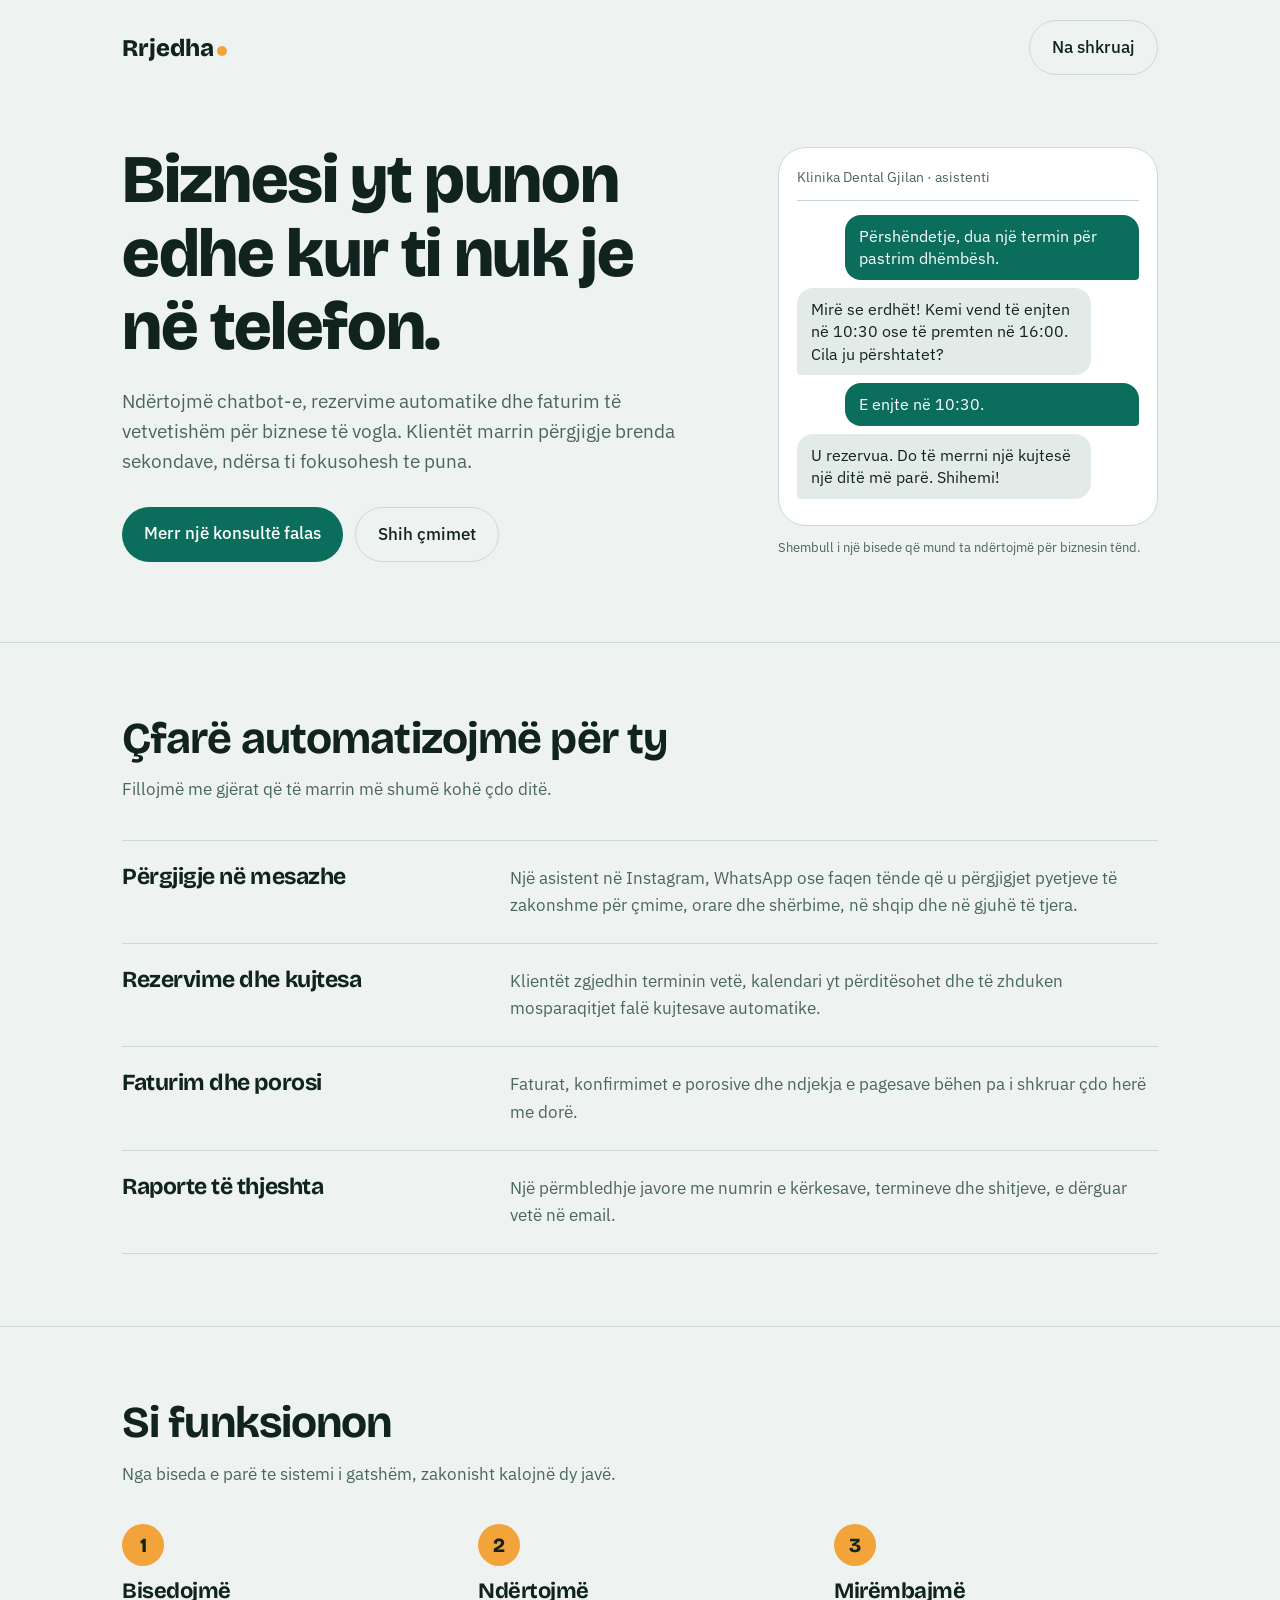
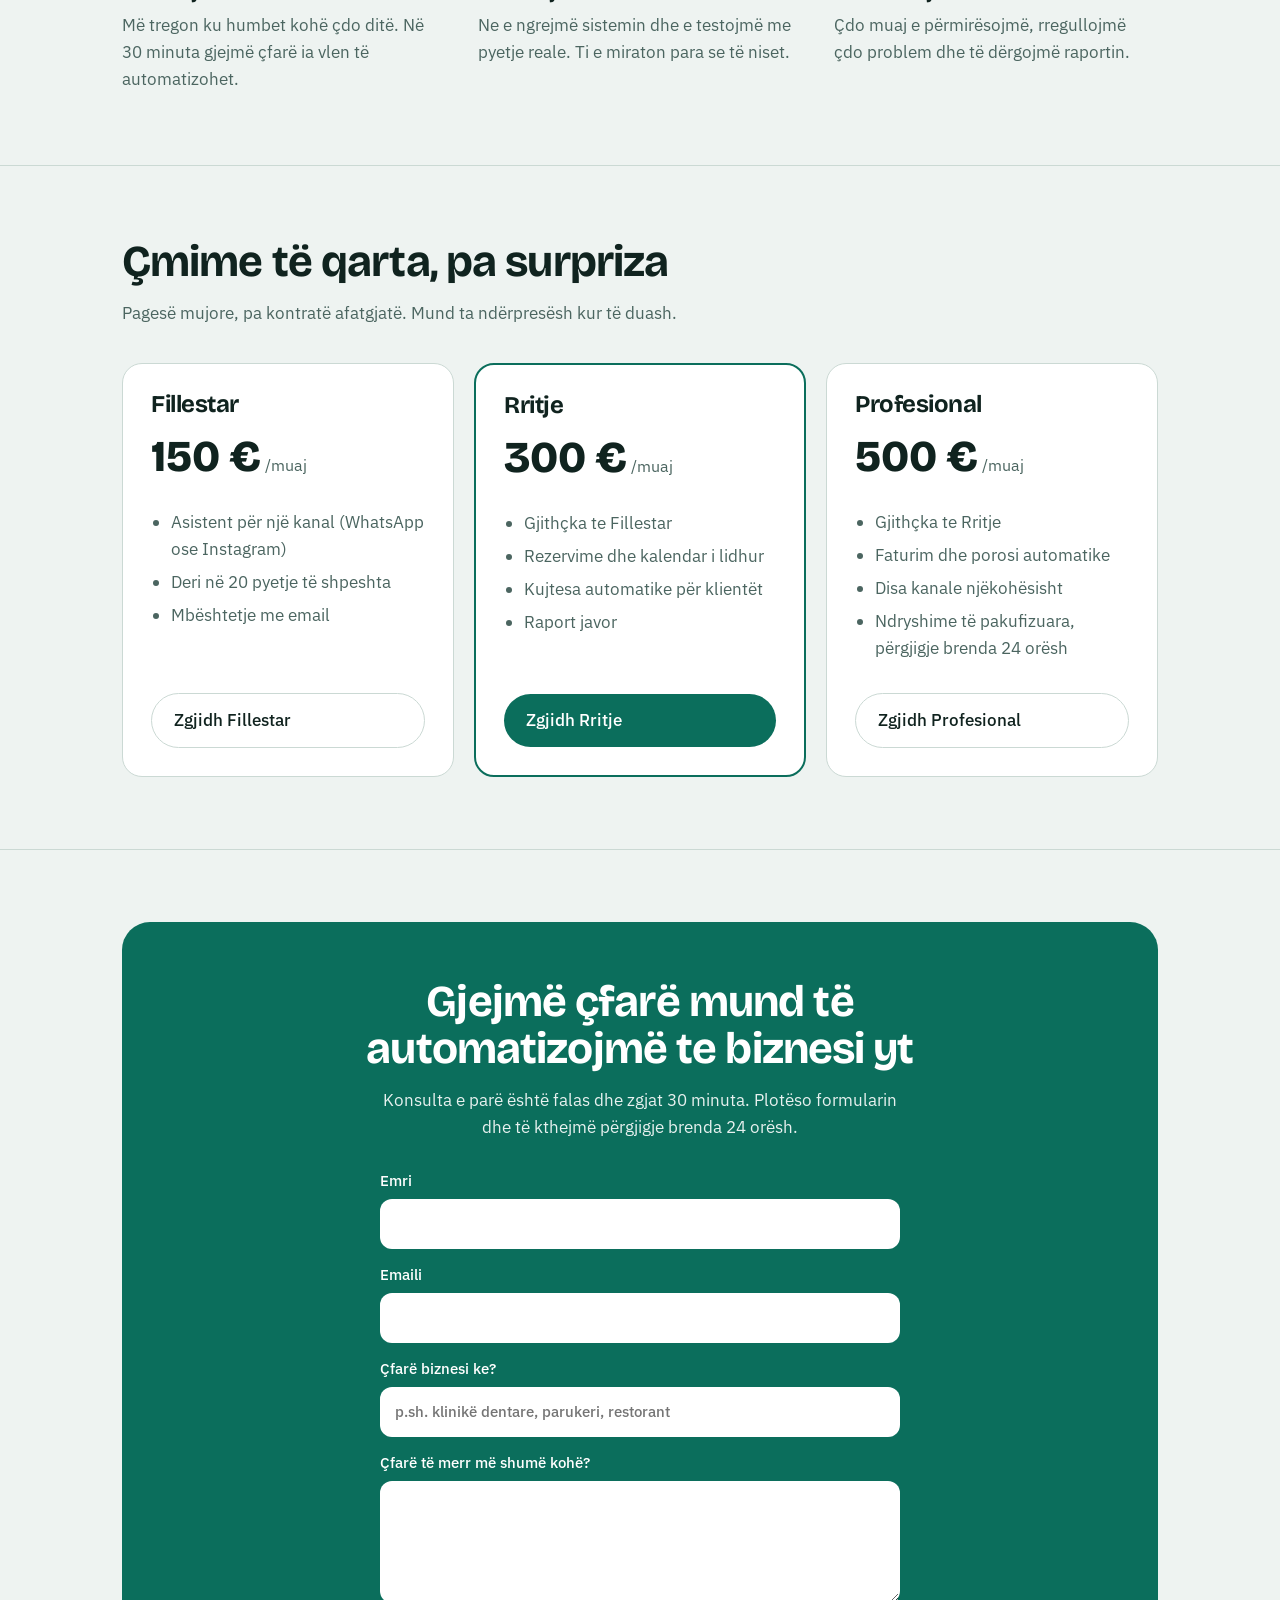
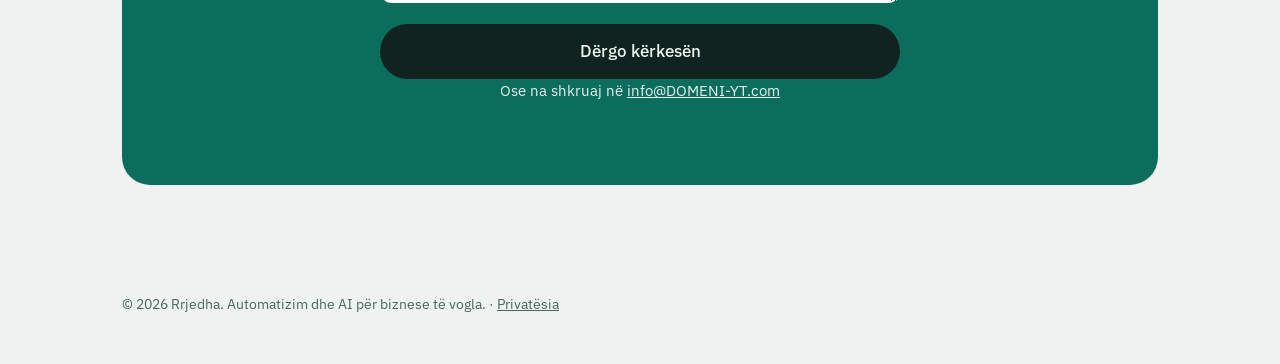
==== index.html @ af060b55 "Add files via upload" ====
<!DOCTYPE html>
<html lang="sq">
<head>
<meta charset="utf-8">
<meta name="viewport" content="width=device-width, initial-scale=1, viewport-fit=cover">
<meta name="description" content="Rrjedha ndërton chatbot-e, rezervime dhe faturim automatik për biznese të vogla. Konsultë e parë falas.">
<title>Rrjedha – Automatizim dhe AI për biznese</title>
<link rel="icon" type="image/x-icon" href="favicon.svg">
<link rel="preconnect" href="https://fonts.googleapis.com">
<link href="https://fonts.googleapis.com/css2?family=Bricolage+Grotesque:wght@500;700;800&family=IBM+Plex+Sans:wght@400;500&display=swap" rel="stylesheet">
<link rel="stylesheet" href="style.css">
</head>
<body>
<div class="wrap">
<header>
  <a class="logo" href="#">Rrjedha<i></i></a>
  <a class="btn ghost" href="#kontakt">Na shkruaj</a>
</header>

<div class="hero">
  <div>
    <h1>Biznesi yt punon edhe kur ti nuk je në telefon.</h1>
    <p>Ndërtojmë chatbot-e, rezervime automatike dhe faturim të vetvetishëm për biznese të vogla. Klientët marrin përgjigje brenda sekondave, ndërsa ti fokusohesh te puna.</p>
    <div class="cta">
      <a class="btn" href="#kontakt">Merr një konsultë falas</a>
      <a class="btn ghost" href="#cmimet">Shih çmimet</a>
    </div>
  </div>
  <div>
    <div class="phone" role="img" aria-label="Shembull bisede ku një asistent automatik cakton një termin">
      <div class="top">Klinika Dental Gjilan · asistenti</div>
      <div class="msg out">Përshëndetje, dua një termin për pastrim dhëmbësh.</div>
      <div class="msg in">Mirë se erdhët! Kemi vend të enjten në 10:30 ose të premten në 16:00. Cila ju përshtatet?</div>
      <div class="msg out">E enjte në 10:30.</div>
      <div class="msg in">U rezervua. Do të merrni një kujtesë një ditë më parë. Shihemi!</div>
    </div>
    <div class="note" style="max-width:380px;margin-left:auto">Shembull i një bisede që mund ta ndërtojmë për biznesin tënd.</div>
  </div>
</div>
</div>

<section>
<div class="wrap">
  <h2>Çfarë automatizojmë për ty</h2>
  <p class="lead">Fillojmë me gjërat që të marrin më shumë kohë çdo ditë.</p>
  <div class="rows">
    <div class="row"><h3>Përgjigje në mesazhe</h3><p>Një asistent në Instagram, WhatsApp ose faqen tënde që u përgjigjet pyetjeve të zakonshme për çmime, orare dhe shërbime, në shqip dhe në gjuhë të tjera.</p></div>
    <div class="row"><h3>Rezervime dhe kujtesa</h3><p>Klientët zgjedhin terminin vetë, kalendari yt përditësohet dhe të zhduken mosparaqitjet falë kujtesave automatike.</p></div>
    <div class="row"><h3>Faturim dhe porosi</h3><p>Faturat, konfirmimet e porosive dhe ndjekja e pagesave bëhen pa i shkruar çdo herë me dorë.</p></div>
    <div class="row"><h3>Raporte të thjeshta</h3><p>Një përmbledhje javore me numrin e kërkesave, termineve dhe shitjeve, e dërguar vetë në email.</p></div>
  </div>
</div>
</section>

<section>
<div class="wrap">
  <h2>Si funksionon</h2>
  <p class="lead">Nga biseda e parë te sistemi i gatshëm, zakonisht kalojnë dy javë.</p>
  <div class="steps">
    <div><h3>Bisedojmë</h3><p>Më tregon ku humbet kohë çdo ditë. Në 30 minuta gjejmë çfarë ia vlen të automatizohet.</p></div>
    <div><h3>Ndërtojmë</h3><p>Ne e ngrejmë sistemin dhe e testojmë me pyetje reale. Ti e miraton para se të niset.</p></div>
    <div><h3>Mirëmbajmë</h3><p>Çdo muaj e përmirësojmë, rregullojmë çdo problem dhe të dërgojmë raportin.</p></div>
  </div>
</div>
</section>

<section id="cmimet">
<div class="wrap">
  <h2>Çmime të qarta, pa surpriza</h2>
  <p class="lead">Pagesë mujore, pa kontratë afatgjatë. Mund ta ndërpresësh kur të duash.</p>
  <div class="plans">
    <div class="plan">
      <h3>Fillestar</h3>
      <div class="price">150 €<small> /muaj</small></div>
      <ul><li>Asistent për një kanal (WhatsApp ose Instagram)</li><li>Deri në 20 pyetje të shpeshta</li><li>Mbështetje me email</li></ul>
      <a class="btn ghost" href="#kontakt">Zgjidh Fillestar</a>
    </div>
    <div class="plan main">
      <h3>Rritje</h3>
      <div class="price">300 €<small> /muaj</small></div>
      <ul><li>Gjithçka te Fillestar</li><li>Rezervime dhe kalendar i lidhur</li><li>Kujtesa automatike për klientët</li><li>Raport javor</li></ul>
      <a class="btn" href="#kontakt">Zgjidh Rritje</a>
    </div>
    <div class="plan">
      <h3>Profesional</h3>
      <div class="price">500 €<small> /muaj</small></div>
      <ul><li>Gjithçka te Rritje</li><li>Faturim dhe porosi automatike</li><li>Disa kanale njëkohësisht</li><li>Ndryshime të pakufizuara, përgjigje brenda 24 orësh</li></ul>
      <a class="btn ghost" href="#kontakt">Zgjidh Profesional</a>
    </div>
  </div>
</div>
</section>

<section id="kontakt">
<div class="wrap">
  <div class="final">
    <h2>Gjejmë çfarë mund të automatizojmë te biznesi yt</h2>
    <p>Konsulta e parë është falas dhe zgjat 30 minuta. Plotëso formularin dhe të kthejmë përgjigje brenda 24 orësh.</p>
    <form action="https://formspree.io/f/VENDOS_ID_KETU" method="POST">
      <label>Emri<input name="emri" required autocomplete="name"></label>
      <label>Emaili<input type="email" name="email" required autocomplete="email"></label>
      <label>Çfarë biznesi ke?<input name="biznesi" placeholder="p.sh. klinikë dentare, parukeri, restorant"></label>
      <label>Çfarë të merr më shumë kohë?<textarea name="mesazhi" rows="4"></textarea></label>
      <input type="text" name="_gotcha" style="display:none" tabindex="-1" autocomplete="off">
      <button type="submit">Dërgo kërkesën</button>
    </form>
    <p class="alt">Ose na shkruaj në <a href="mailto:info@DOMENI-YT.com">info@DOMENI-YT.com</a></p>
  </div>
</div>
</section>

<div class="wrap"><footer>© 2026 Rrjedha. Automatizim dhe AI për biznese të vogla. · <a href="privatesia.html">Privatësia</a></footer></div>
</body>
</html>
---- style.css ----
:root{--bg:#EEF3F1;--surface:#FFFFFF;--ink:#10231F;--muted:#4B6560;--line:#CBD9D4;--accent:#0B6E5C;--accent-ink:#FFFFFF;--hot:#F2A33A;--bubble-in:#E3EBE8;--bubble-out:#0B6E5C;--bubble-out-ink:#FFFFFF;
box-sizing:border-box;padding-top:env(safe-area-inset-top,0px);padding-bottom:env(safe-area-inset-bottom,0px)}
@media (prefers-color-scheme:dark){:root:not([data-theme="light"]){--bg:#0D1816;--surface:#142421;--ink:#E8F1EE;--muted:#9DB5AF;--line:#274038;--accent:#3FC3A6;--accent-ink:#06211B;--hot:#F2A33A;--bubble-in:#1D322D;--bubble-out:#3FC3A6;--bubble-out-ink:#06211B}}
:root[data-theme="dark"]{--bg:#0D1816;--surface:#142421;--ink:#E8F1EE;--muted:#9DB5AF;--line:#274038;--accent:#3FC3A6;--accent-ink:#06211B;--bubble-in:#1D322D;--bubble-out:#3FC3A6;--bubble-out-ink:#06211B}
html{scroll-padding-top:env(safe-area-inset-top,0px);scroll-behavior:smooth}
*{box-sizing:border-box}
body{margin:0;background:var(--bg);color:var(--ink);font:400 17px/1.6 "IBM Plex Sans",system-ui,sans-serif}
h1,h2,h3{font-family:"Bricolage Grotesque","Helvetica Neue",Arial,sans-serif;line-height:1.08;margin:0;letter-spacing:-.02em}
a{color:inherit}
.wrap{max-width:1080px;margin:0 auto;padding:0 22px}
header{display:flex;justify-content:space-between;align-items:center;padding:20px 0}
.logo{font:800 24px "Bricolage Grotesque",sans-serif;text-decoration:none}
.logo i{display:inline-block;width:10px;height:10px;border-radius:50%;background:var(--hot);margin-left:3px}
.btn{display:inline-block;background:var(--accent);color:var(--accent-ink);padding:13px 22px;border-radius:999px;font-weight:500;text-decoration:none}
.btn:focus-visible,a:focus-visible{outline:3px solid var(--hot);outline-offset:3px}
.btn.ghost{background:transparent;color:var(--ink);border:1.5px solid var(--line)}
.hero{display:grid;grid-template-columns:1.15fr .85fr;gap:48px;align-items:center;padding:48px 0 80px}
.hero h1{font-size:clamp(38px,6vw,68px);font-weight:800}
.hero p{max-width:34em;color:var(--muted);font-size:19px;margin:22px 0 30px}
.cta{display:flex;gap:12px;flex-wrap:wrap}
.phone{background:var(--surface);border:1.5px solid var(--line);border-radius:28px;padding:18px;max-width:380px;margin-left:auto;width:100%}
.phone .top{font-size:14px;color:var(--muted);padding-bottom:12px;border-bottom:1px solid var(--line);margin-bottom:14px}
.msg{padding:10px 14px;border-radius:16px;margin:8px 0;max-width:86%;font-size:15.5px;line-height:1.45;opacity:0;animation:pop .4s forwards}
.in{background:var(--bubble-in);border-bottom-left-radius:4px}
.out{background:var(--bubble-out);color:var(--bubble-out-ink);margin-left:auto;border-bottom-right-radius:4px}
.msg:nth-of-type(1){animation-delay:.5s}.msg:nth-of-type(2){animation-delay:1.8s}.msg:nth-of-type(3){animation-delay:3.2s}.msg:nth-of-type(4){animation-delay:4.6s}
@keyframes pop{from{opacity:0;transform:translateY(8px)}to{opacity:1;transform:none}}
.note{font-size:13px;color:var(--muted);margin-top:12px}
section{padding:72px 0;border-top:1px solid var(--line)}
section h2{font-size:clamp(30px,4.2vw,44px);font-weight:700;max-width:18em}
.lead{color:var(--muted);max-width:36em;margin:14px 0 36px}
.rows{border-top:1px solid var(--line)}
.row{display:grid;grid-template-columns:minmax(0,.9fr) minmax(0,1.6fr);gap:24px;padding:24px 0;border-bottom:1px solid var(--line)}
.row h3{font-size:23px;font-weight:700}
.row p{margin:0;color:var(--muted)}
.steps{display:grid;grid-template-columns:repeat(3,1fr);gap:32px;counter-reset:s}
.steps div{counter-increment:s}
.steps div:before{content:counter(s);display:grid;place-items:center;width:42px;height:42px;border-radius:50%;background:var(--hot);color:#10231F;font:800 20px "Bricolage Grotesque",sans-serif;margin-bottom:14px}
.steps h3{font-size:22px;margin-bottom:8px}
.steps p{margin:0;color:var(--muted)}
.plans{display:grid;grid-template-columns:repeat(3,1fr);gap:20px;align-items:stretch}
.plan{background:var(--surface);border:1.5px solid var(--line);border-radius:20px;padding:28px;display:flex;flex-direction:column}
.plan.main{border-color:var(--accent);border-width:2.5px}
.plan h3{font-size:24px}
.price{font:800 44px "Bricolage Grotesque",sans-serif;margin:12px 0 4px}
.price small{font:400 16px "IBM Plex Sans",sans-serif;color:var(--muted)}
.plan ul{padding-left:20px;margin:16px 0 24px;color:var(--muted);flex:1}
.plan li{margin:6px 0}
.final{background:var(--accent);color:var(--accent-ink);border-radius:28px;padding:56px 36px;text-align:center}
.final h2{margin:0 auto 14px;max-width:16em}
.final p{margin:0 auto 26px;max-width:32em;opacity:.9}
.final .btn{background:var(--accent-ink);color:var(--accent)}
footer{padding:36px 0 48px;color:var(--muted);font-size:14px}
@media (max-width:820px){.hero{grid-template-columns:1fr;padding-bottom:56px}.phone{margin:0}.row,.steps,.plans{grid-template-columns:1fr}.row{gap:8px}}
@media (prefers-reduced-motion:reduce){.msg{animation:none;opacity:1}html{scroll-behavior:auto}}
form{display:grid;gap:14px;max-width:520px;margin:28px auto 0;text-align:left}
label{font-size:15px;font-weight:500}
input,textarea{width:100%;font:inherit;padding:12px 14px;border-radius:12px;border:1.5px solid var(--line);background:var(--surface);color:var(--ink);margin-top:6px}
input:focus-visible,textarea:focus-visible{outline:3px solid var(--hot);outline-offset:2px}
form button{border:0;cursor:pointer;font:inherit;font-weight:500;background:var(--ink);color:var(--bg);padding:14px 22px;border-radius:999px}
.final label{color:var(--accent-ink)}
.final input,.final textarea{border-color:transparent}
.alt{margin-top:22px;font-size:15px}
.page{min-height:70vh;display:grid;place-items:center;text-align:center}
.page h1{font-size:clamp(34px,6vw,56px);margin-bottom:14px}
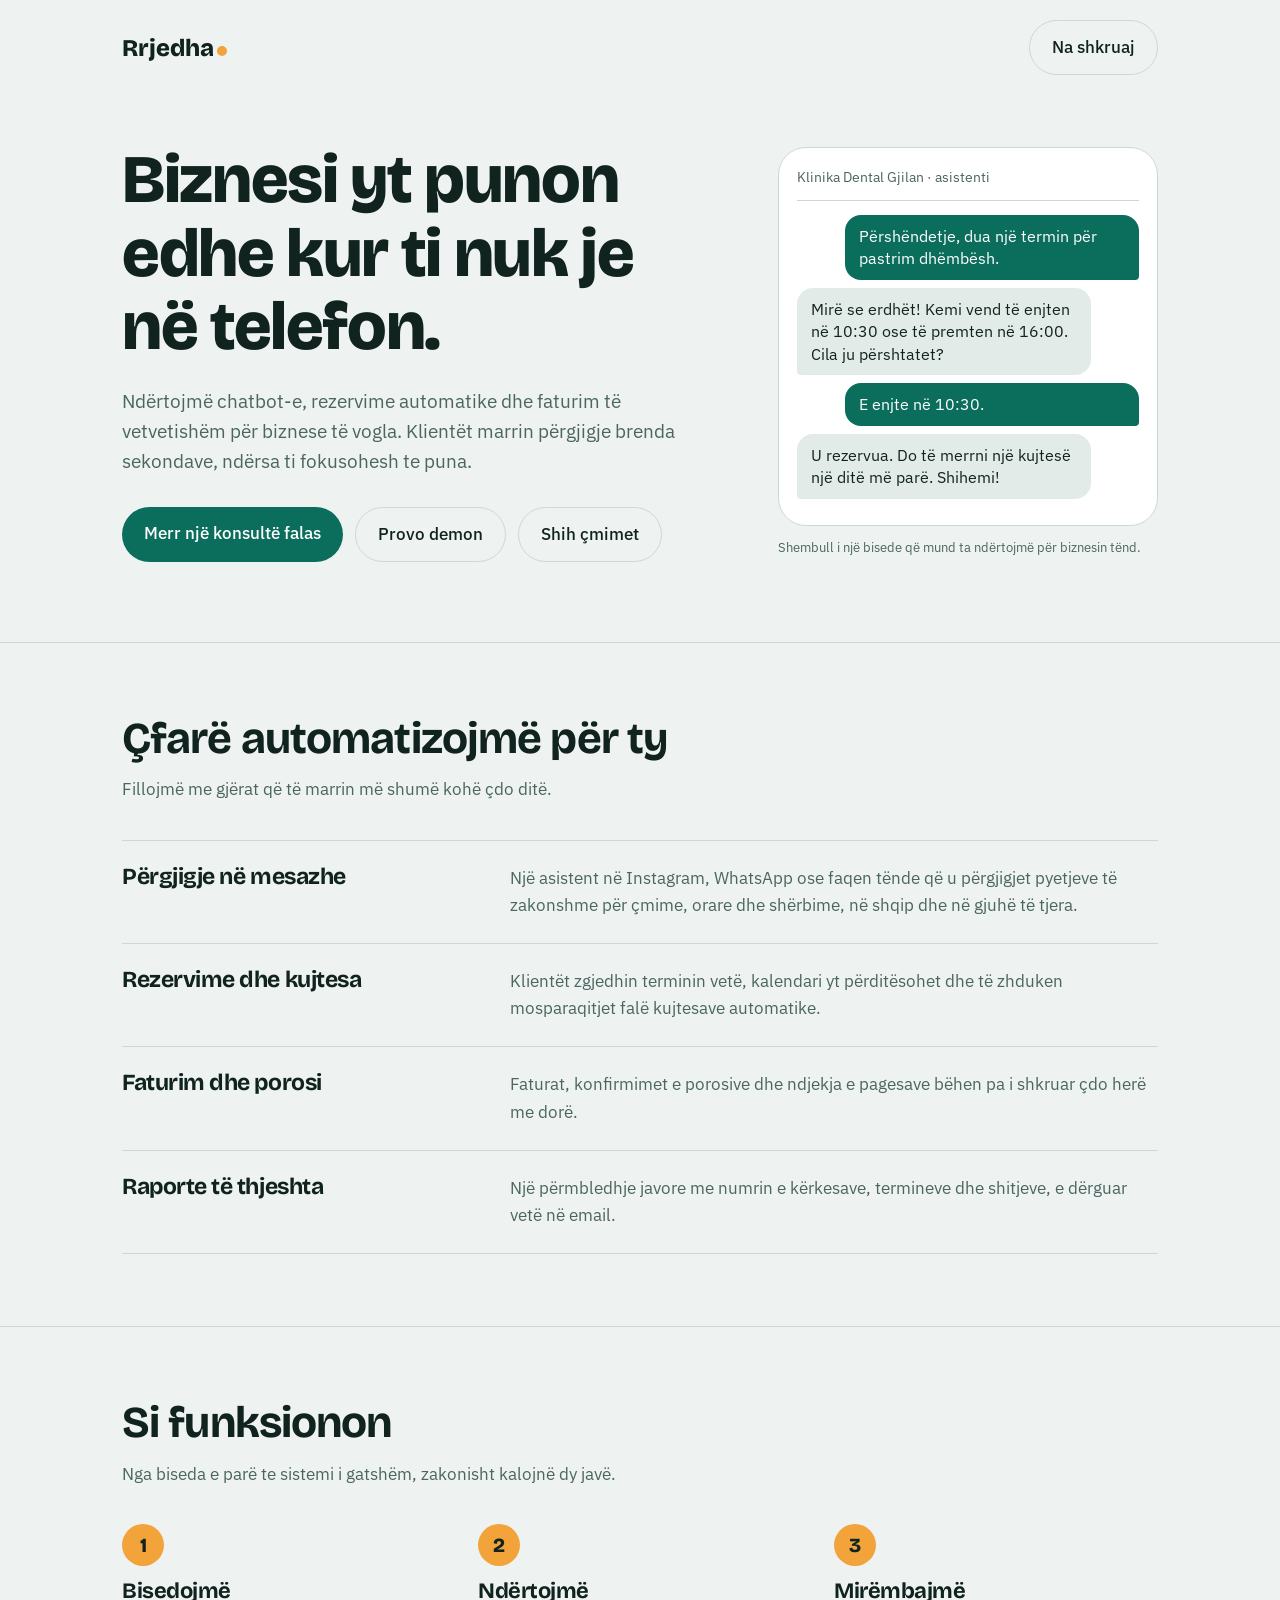
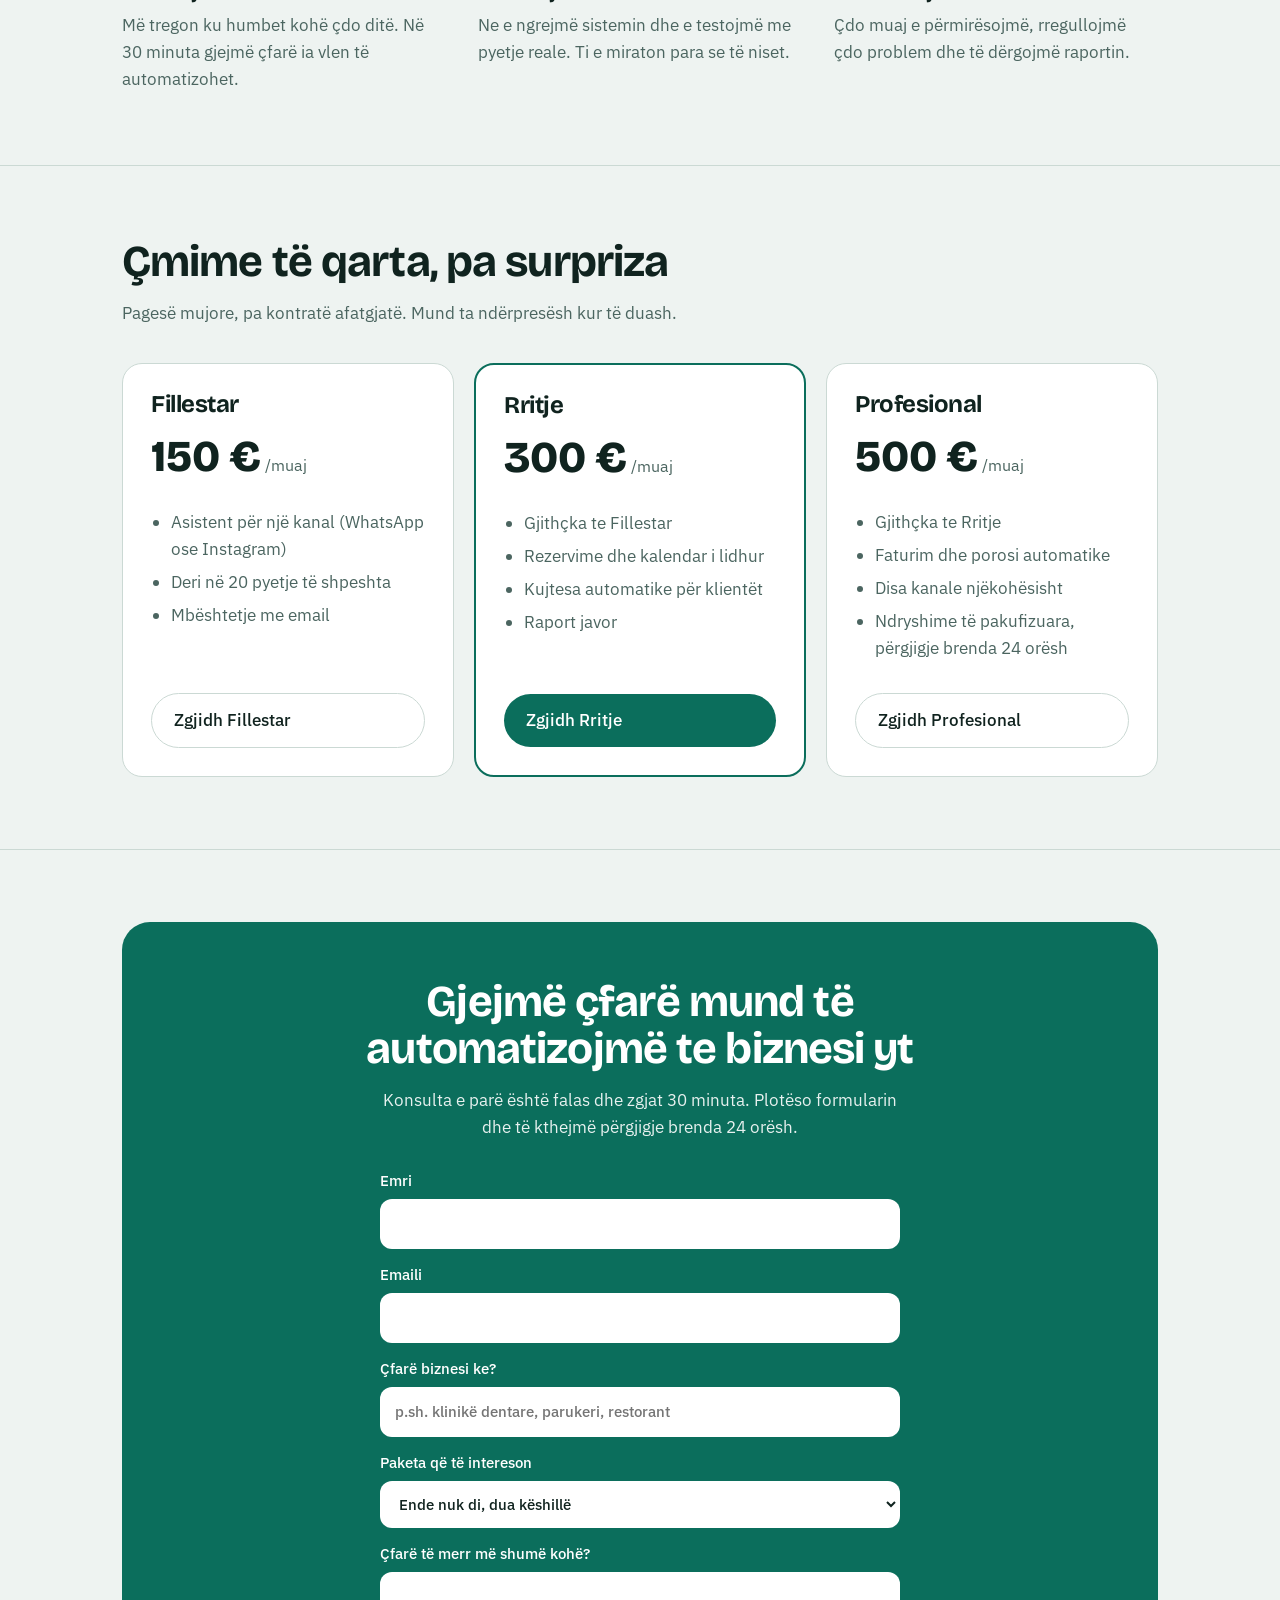
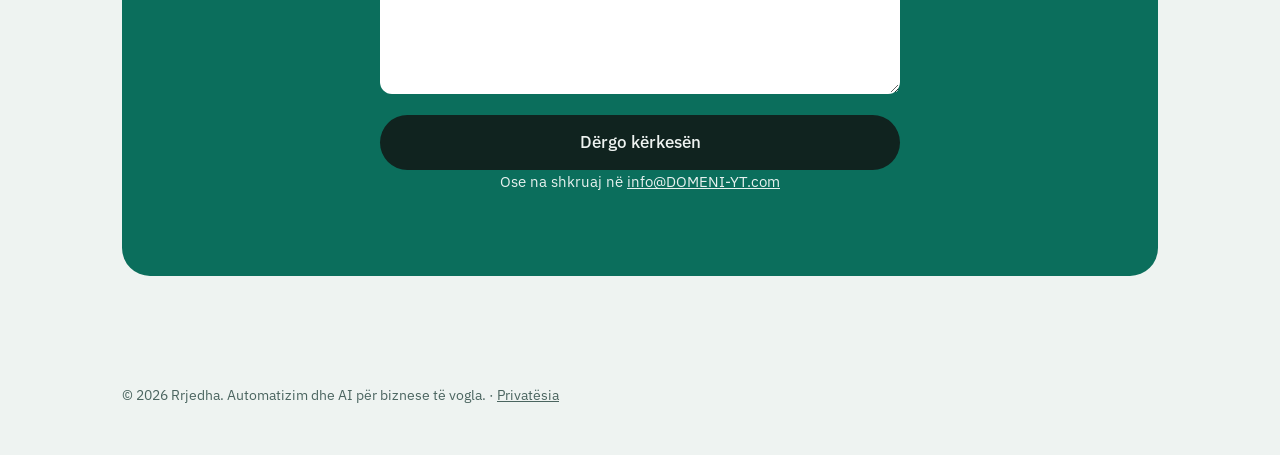
==== commit 1449ff55: "Add files via upload" ====
--- a/index.html
+++ b/index.html
@@ -5,9 +5,11 @@
 <meta name="viewport" content="width=device-width, initial-scale=1, viewport-fit=cover">
 <meta name="description" content="Rrjedha ndërton chatbot-e, rezervime dhe faturim automatik për biznese të vogla. Konsultë e parë falas.">
 <title>Rrjedha – Automatizim dhe AI për biznese</title>
-<link rel="icon" type="image/x-icon" href="favicon.svg">
 <link rel="preconnect" href="https://fonts.googleapis.com">
 <link href="https://fonts.googleapis.com/css2?family=Bricolage+Grotesque:wght@500;700;800&family=IBM+Plex+Sans:wght@400;500&display=swap" rel="stylesheet">
+<link rel="icon" href="favicon.svg" type="image/svg+xml">
+<link rel="icon" href="favicon.ico" sizes="32x32">
+<link rel="apple-touch-icon" href="apple-touch-icon.png">
 <link rel="stylesheet" href="style.css">
 </head>
 <body>
@@ -23,6 +25,7 @@
     <p>Ndërtojmë chatbot-e, rezervime automatike dhe faturim të vetvetishëm për biznese të vogla. Klientët marrin përgjigje brenda sekondave, ndërsa ti fokusohesh te puna.</p>
     <div class="cta">
       <a class="btn" href="#kontakt">Merr një konsultë falas</a>
+      <a class="btn ghost" href="demo.html">Provo demon</a>
       <a class="btn ghost" href="#cmimet">Shih çmimet</a>
     </div>
   </div>
@@ -73,19 +76,19 @@
       <h3>Fillestar</h3>
       <div class="price">150 €<small> /muaj</small></div>
       <ul><li>Asistent për një kanal (WhatsApp ose Instagram)</li><li>Deri në 20 pyetje të shpeshta</li><li>Mbështetje me email</li></ul>
-      <a class="btn ghost" href="#kontakt">Zgjidh Fillestar</a>
+      <a class="btn ghost" href="#kontakt" data-plan="Fillestar – 150 € në muaj">Zgjidh Fillestar</a>
     </div>
     <div class="plan main">
       <h3>Rritje</h3>
       <div class="price">300 €<small> /muaj</small></div>
       <ul><li>Gjithçka te Fillestar</li><li>Rezervime dhe kalendar i lidhur</li><li>Kujtesa automatike për klientët</li><li>Raport javor</li></ul>
-      <a class="btn" href="#kontakt">Zgjidh Rritje</a>
+      <a class="btn" href="#kontakt" data-plan="Rritje – 300 € në muaj">Zgjidh Rritje</a>
     </div>
     <div class="plan">
       <h3>Profesional</h3>
       <div class="price">500 €<small> /muaj</small></div>
       <ul><li>Gjithçka te Rritje</li><li>Faturim dhe porosi automatike</li><li>Disa kanale njëkohësisht</li><li>Ndryshime të pakufizuara, përgjigje brenda 24 orësh</li></ul>
-      <a class="btn ghost" href="#kontakt">Zgjidh Profesional</a>
+      <a class="btn ghost" href="#kontakt" data-plan="Profesional – 500 € në muaj">Zgjidh Profesional</a>
     </div>
   </div>
 </div>
@@ -100,6 +103,14 @@
       <label>Emri<input name="emri" required autocomplete="name"></label>
       <label>Emaili<input type="email" name="email" required autocomplete="email"></label>
       <label>Çfarë biznesi ke?<input name="biznesi" placeholder="p.sh. klinikë dentare, parukeri, restorant"></label>
+      <label>Paketa që të intereson
+        <select name="paketa" id="paketa">
+          <option value="Ende nuk di">Ende nuk di, dua këshillë</option>
+          <option>Fillestar – 150 € në muaj</option>
+          <option>Rritje – 300 € në muaj</option>
+          <option>Profesional – 500 € në muaj</option>
+        </select>
+      </label>
       <label>Çfarë të merr më shumë kohë?<textarea name="mesazhi" rows="4"></textarea></label>
       <input type="text" name="_gotcha" style="display:none" tabindex="-1" autocomplete="off">
       <button type="submit">Dërgo kërkesën</button>
@@ -110,5 +121,13 @@
 </section>
 
 <div class="wrap"><footer>© 2026 Rrjedha. Automatizim dhe AI për biznese të vogla. · <a href="privatesia.html">Privatësia</a></footer></div>
+<script>
+document.querySelectorAll("[data-plan]").forEach(function(a){
+  a.addEventListener("click",function(){
+    var sel=document.getElementById("paketa");
+    if(sel){sel.value=a.getAttribute("data-plan");}
+  });
+});
+</script>
 </body>
 </html>
--- a/style.css
+++ b/style.css
@@ -55,11 +55,11 @@
 @media (prefers-reduced-motion:reduce){.msg{animation:none;opacity:1}html{scroll-behavior:auto}}
 form{display:grid;gap:14px;max-width:520px;margin:28px auto 0;text-align:left}
 label{font-size:15px;font-weight:500}
-input,textarea{width:100%;font:inherit;padding:12px 14px;border-radius:12px;border:1.5px solid var(--line);background:var(--surface);color:var(--ink);margin-top:6px}
-input:focus-visible,textarea:focus-visible{outline:3px solid var(--hot);outline-offset:2px}
+input,textarea,select{width:100%;font:inherit;padding:12px 14px;border-radius:12px;border:1.5px solid var(--line);background:var(--surface);color:var(--ink);margin-top:6px}
+input:focus-visible,textarea:focus-visible,select:focus-visible{outline:3px solid var(--hot);outline-offset:2px}
 form button{border:0;cursor:pointer;font:inherit;font-weight:500;background:var(--ink);color:var(--bg);padding:14px 22px;border-radius:999px}
 .final label{color:var(--accent-ink)}
-.final input,.final textarea{border-color:transparent}
+.final input,.final textarea,.final select{border-color:transparent}
 .alt{margin-top:22px;font-size:15px}
 .page{min-height:70vh;display:grid;place-items:center;text-align:center}
 .page h1{font-size:clamp(34px,6vw,56px);margin-bottom:14px}
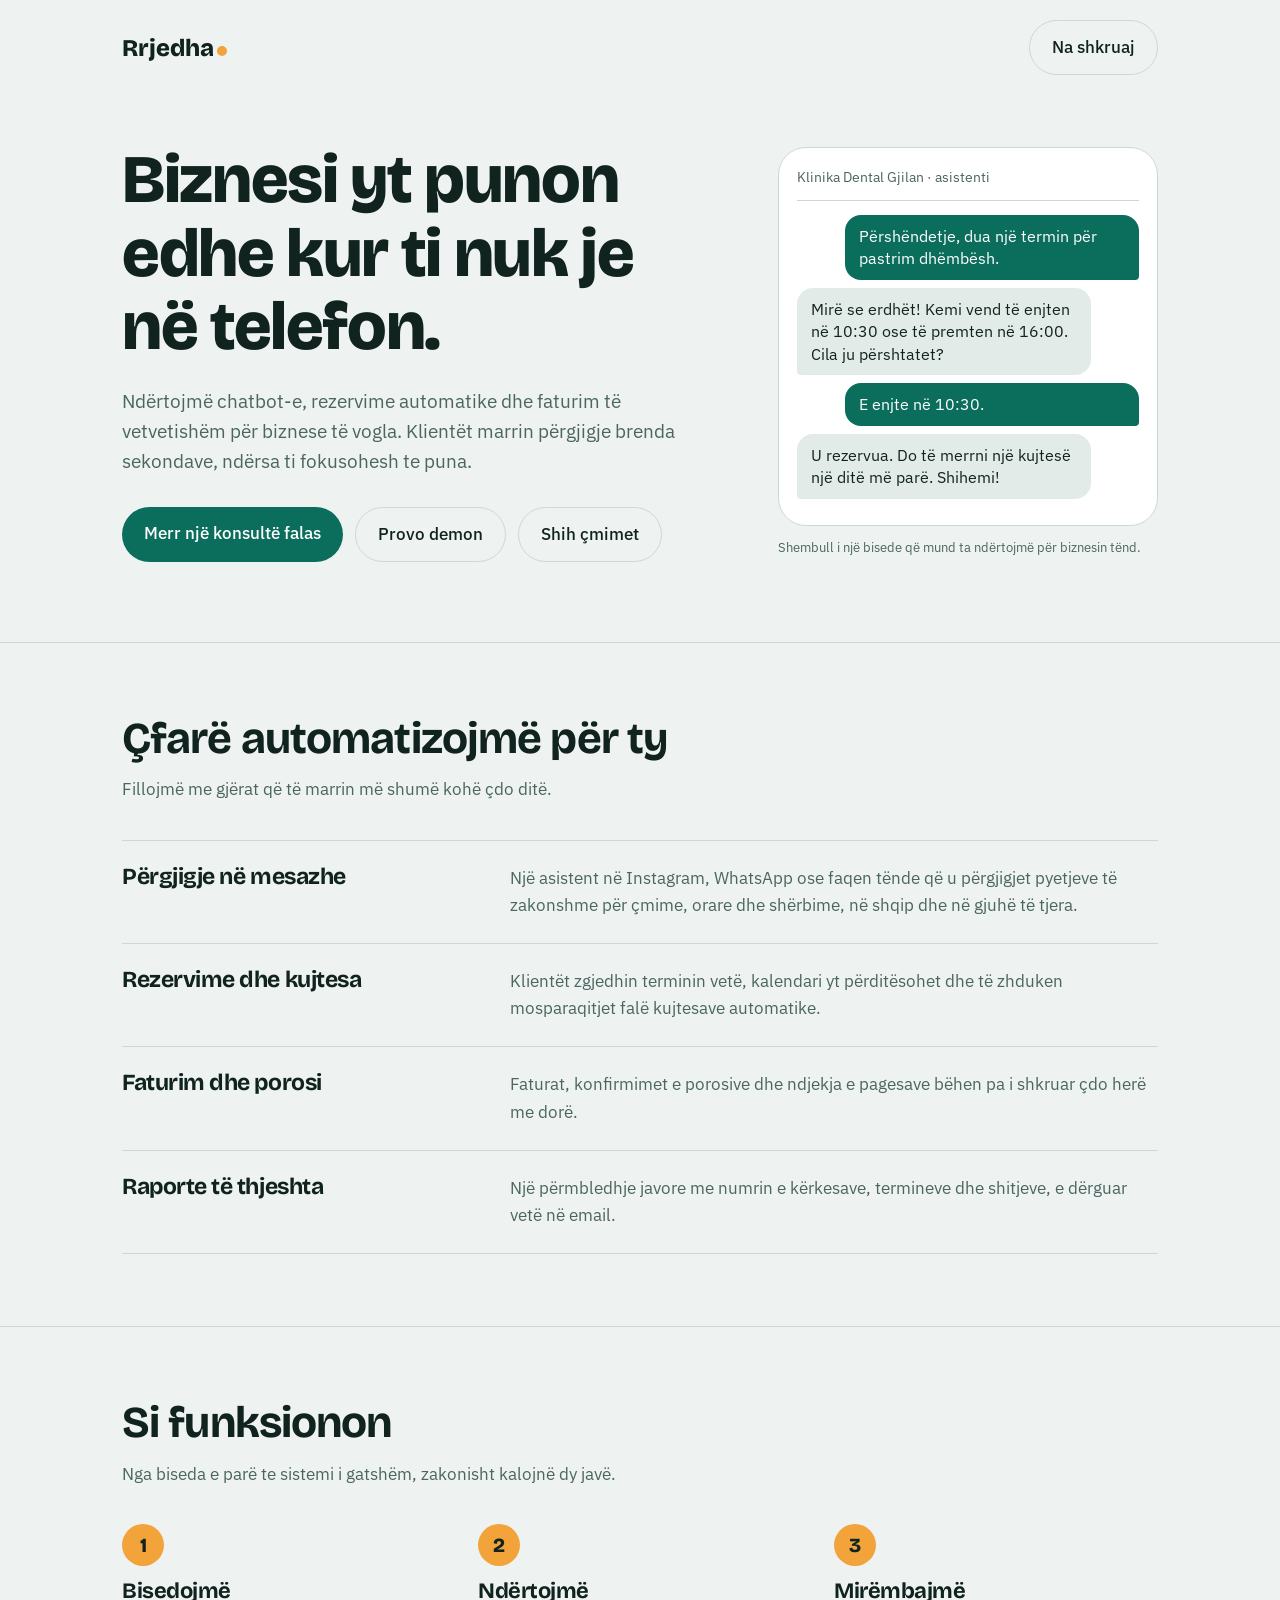
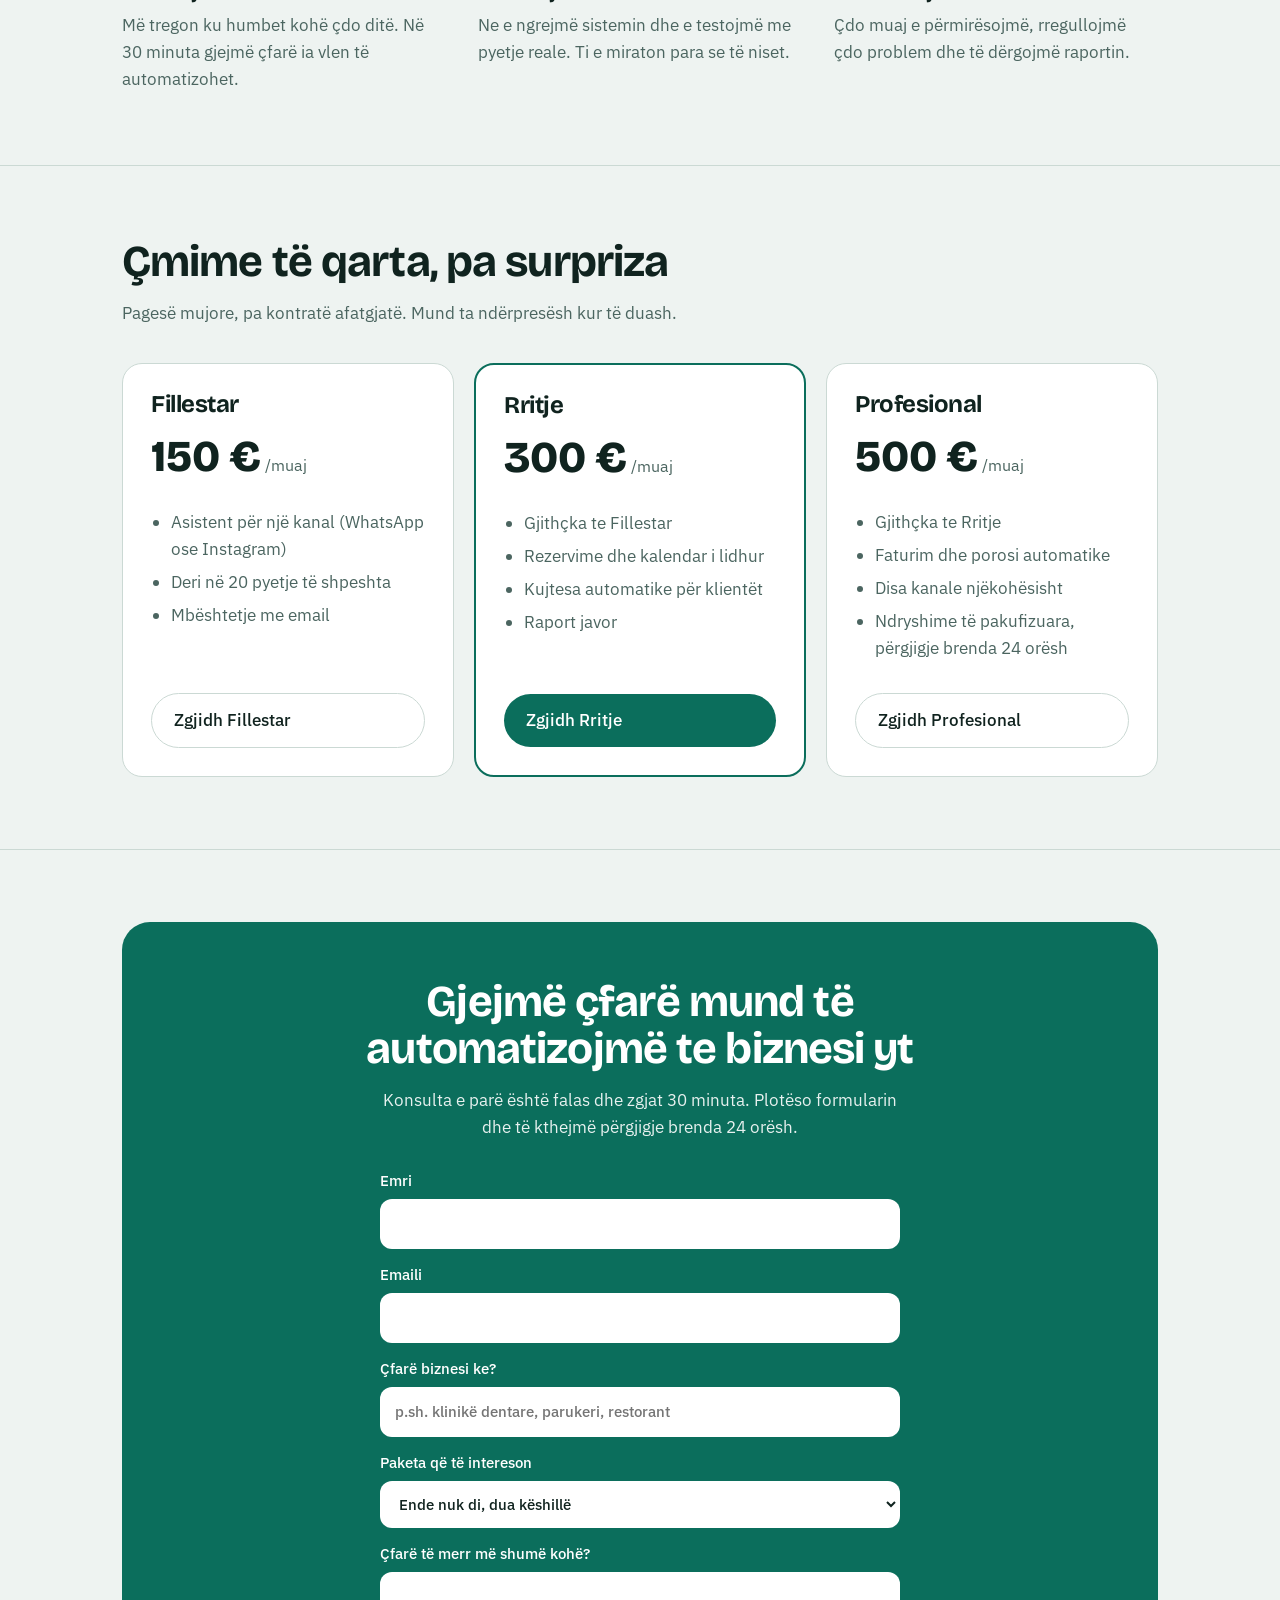
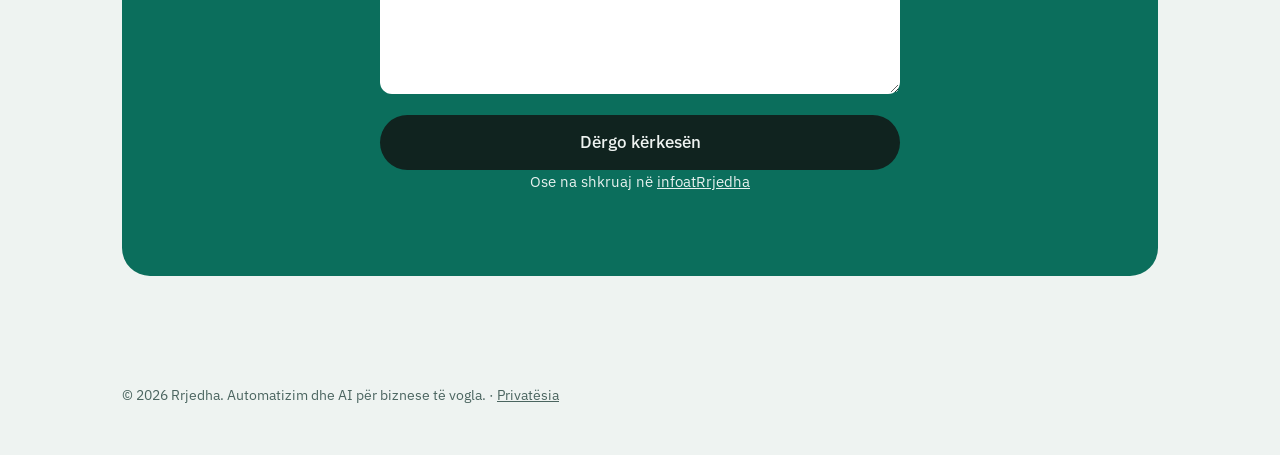
==== commit f4c143bf: "Update contact email in index.html" ====
--- a/index.html
+++ b/index.html
@@ -115,7 +115,7 @@
       <input type="text" name="_gotcha" style="display:none" tabindex="-1" autocomplete="off">
       <button type="submit">Dërgo kërkesën</button>
     </form>
-    <p class="alt">Ose na shkruaj në <a href="mailto:info@DOMENI-YT.com">info@DOMENI-YT.com</a></p>
+    <p class="alt">Ose na shkruaj në <a href="rrjedhacom@gmail.com">infoatRrjedha</a></p>
   </div>
 </div>
 </section>
